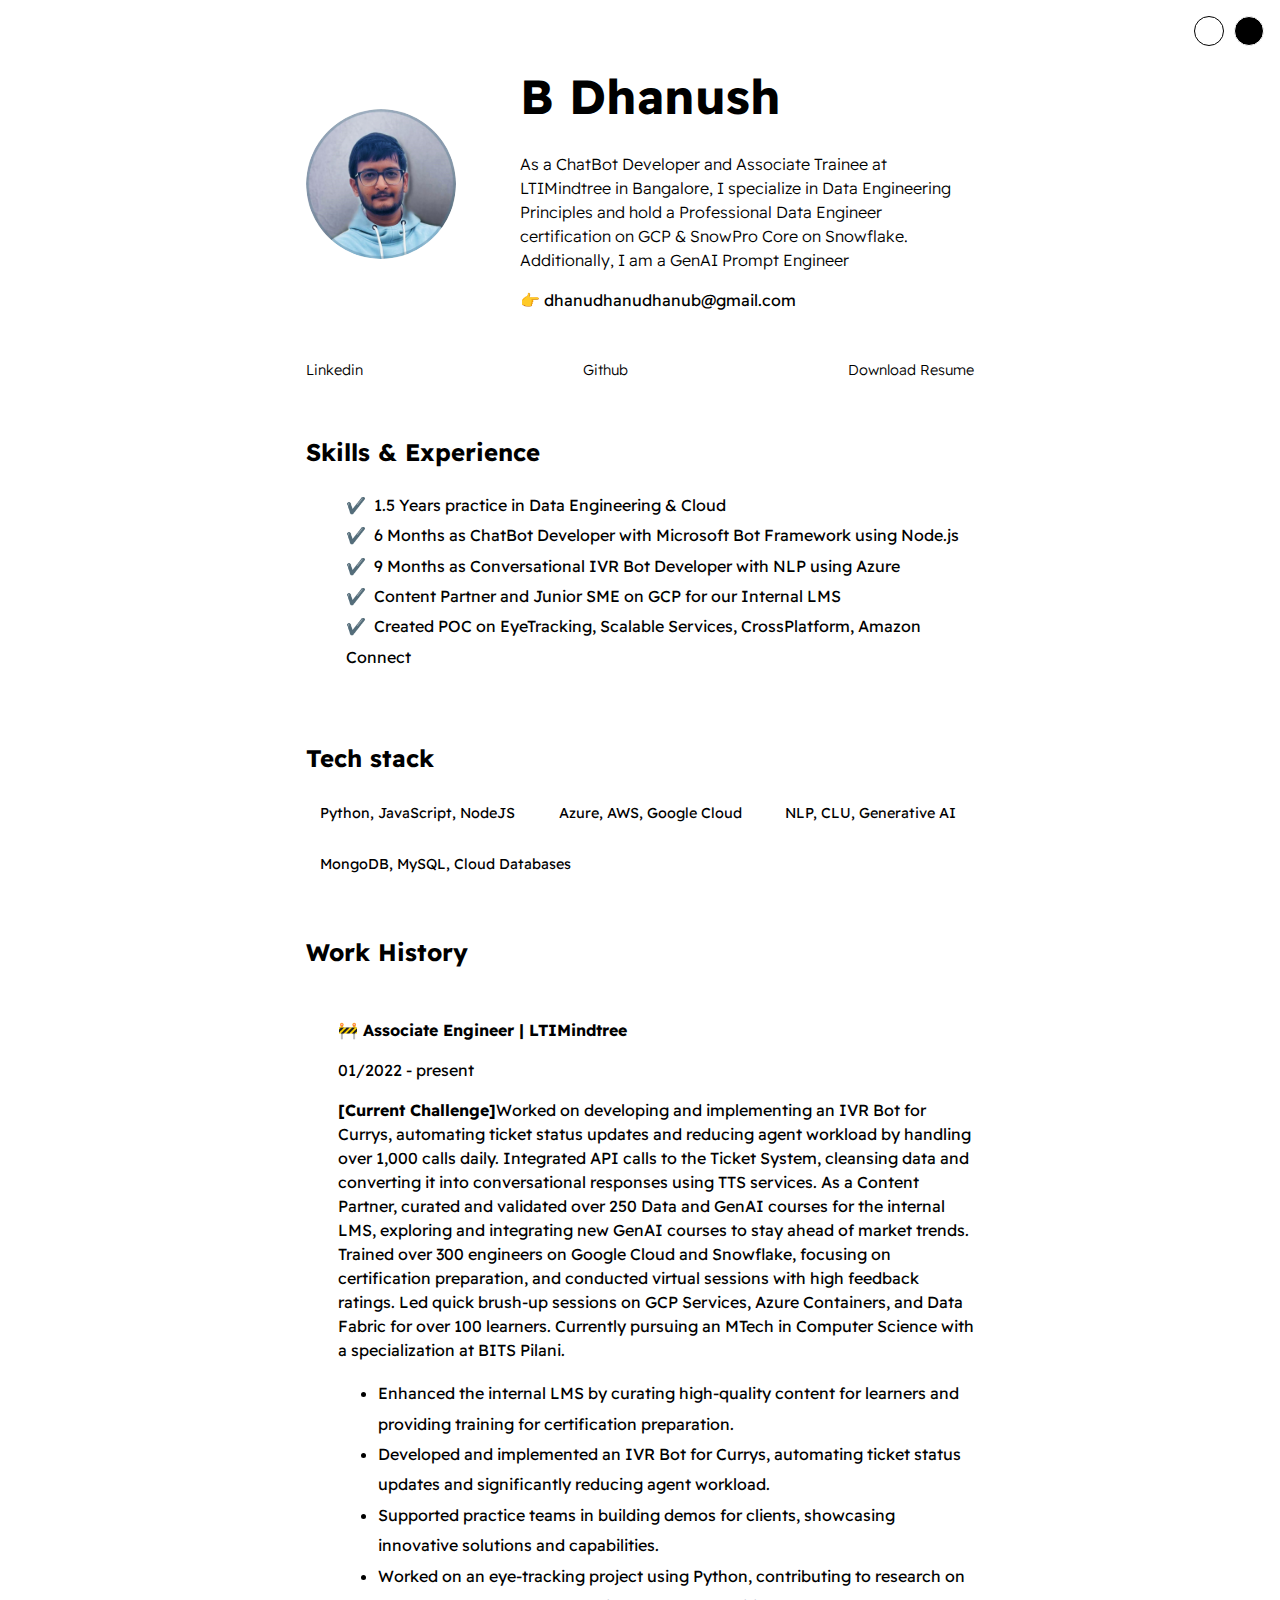
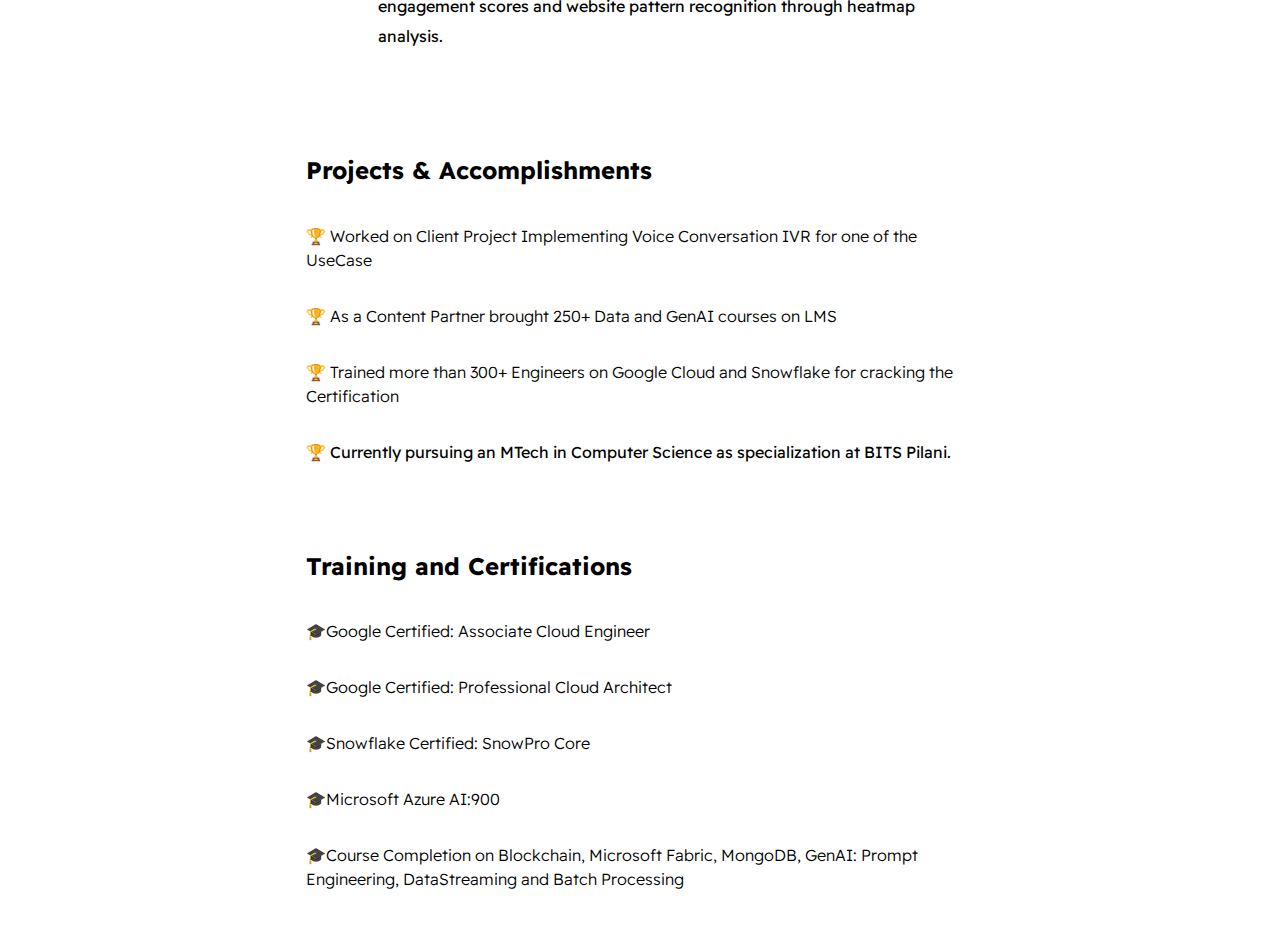
==== index.html @ 3eaf71e2 "Initial Commit" ====
<!DOCTYPE html>
<html>

<head>
    <meta charset="utf-8">
    <meta http-equiv="X-UA-Compatible" content="IE=edge">
    <title>B Dhanush</title>
    <meta name="description" content="">
    <meta name="viewport" content="width=device-width, initial-scale=1">
    <link rel="stylesheet" href="./styles/main.css">
    <link rel="stylesheet" href="./styles/theme-switcher.css">

    <style>
        ul.custom-list {
            list-style-type: none;
        }

        ul.custom-list li::before {
            content: "✔️";
            margin-right: 8px;
            /* Adjust spacing as needed */
        }
    </style>

</head>

<body>
    <div id="container--main">

        <section id="wrapper--hero" class="section--page">
            <img id="profile-pic" src="./assets/images/ProfilePic.jpg">

            <div>
                <h1 id="user-name">B Dhanush</h1>
                <p id="bio">As a ChatBot Developer and Associate Trainee at LTIMindtree in Bangalore, I specialize in
                    Data Engineering Principles and hold a Professional Data Engineer certification on GCP & SnowPro
                    Core on Snowflake. Additionally, I am a GenAI Prompt Engineer</p>
                <p id="email">👉 dhanudhanudhanub@gmail.com</p>
            </div>
        </section>

        <section class="section--page">

            <div id="socials--list">
                <a href="https://www.linkedin.com/in/bdhanush/" target="_blank">Linkedin</a>
                <a href="https://github.com/demo-helloworld-1" target="_blank">Github</a>
                <a href="./assets/B Dhanush Profile Slider Plain 20-12-2024.pdf" target="_blank">Download Resume</a>
            </div>
        </section>

        <section class="section--page">
            <h2>Skills & Experience</h2>
            <ul id="qualifications--list" class="custom-list">
                <li>1.5 Years practice in Data Engineering & Cloud</li>
                <li>6 Months as ChatBot Developer with Microsoft Bot Framework using Node.js</li>
                <li>9 Months as Conversational IVR Bot Developer with NLP using Azure</li>
                <li>Content Partner and Junior SME on GCP for our Internal LMS</li>
                <li>Created POC on EyeTracking, Scalable Services, CrossPlatform, Amazon Connect</li>
            </ul>
        </section>

        <section class="section--page">
            <h2>Tech stack</h2>

            <div id="wrapper--techstack__items">
                <div class="card--techstack"><span>Python, JavaScript, NodeJS</span></div>
                <div class="card--techstack"><span>Azure, AWS, Google Cloud</span></div>
                <div class="card--techstack"><span>NLP, CLU, Generative AI</span></div>
                <div class="card--techstack"><span>MongoDB, MySQL, Cloud Databases</span></div>
            </div>
        </section>

        <section id="work-history-wrapper" class="section--page">
            <h2>Work History</h2>

            <div class="card--work-history">
                <strong>🚧 Associate Engineer | LTIMindtree</strong>
                <p>01/2022 - present</p>
                <p><strong>[Current Challenge]</strong>Worked on developing and implementing an IVR Bot for Currys,
                    automating ticket status updates and reducing agent workload by handling over 1,000 calls daily.
                    Integrated API calls to the Ticket System, cleansing data and converting it into conversational
                    responses using TTS services. As a Content Partner, curated and validated over 250 Data and GenAI
                    courses for the internal LMS, exploring and integrating new GenAI courses to stay ahead of market
                    trends. Trained over 300 engineers on Google Cloud and Snowflake, focusing on certification
                    preparation, and conducted virtual sessions with high feedback ratings. Led quick brush-up sessions
                    on GCP Services, Azure Containers, and Data Fabric for over 100 learners. Currently pursuing an
                    MTech in Computer Science with a specialization at BITS Pilani.</a></p>
                <ul>
                    <li>Enhanced the internal LMS by curating high-quality content for learners and providing training
                        for certification preparation.</li>
                    <li>Developed and implemented an IVR Bot for Currys, automating ticket status updates and
                        significantly reducing agent workload.</li>
                    <li>Supported practice teams in building demos for clients, showcasing innovative solutions and
                        capabilities.</li>
                    <li>Worked on an eye-tracking project using Python, contributing to research on engagement scores
                        and website pattern recognition through heatmap analysis.</li>
                </ul>
            </div>
        </section>

        <section class="section--page">
            <h2>Projects & Accomplishments</h2>

            <div class="card--project">
                <a href="project1.html"><span>🏆 </span>Worked on Client Project Implementing Voice Conversation IVR for
                    one of the UseCase</a>
            </div>

            <div class="card--project">
                <a href="project2.html"><span>🏆 </span>As a Content Partner brought 250+ Data and GenAI courses on
                    LMS</a>
            </div>

            <div class="card--project">
                <a href="project3.html"><span>🏆 </span>Trained more than 300+ Engineers on Google Cloud and Snowflake
                    for cracking the Certification</a>
            </div>

            <div class="card--project">
                <span>🏆 </span>Currently pursuing an MTech in Computer Science as specialization at BITS Pilani.
            </div>

        </section>

        <section class="section--page"></section>
        <h2>Training and Certifications</h2>

        <div class="card--project">
            <a href="https://www.credential.net/8ce04015-c4f5-438f-8fb2-926093792478?key=73790c2d0a9ad40a7065c43f235b8a411cd896fab2d79843900e4d368dd25fd6"
                , target="_blank"><span>🎓</span>Google Certified: Associate Cloud Engineer</a>
        </div>

        <div class="card--project">
            <a href="https://google.accredible.com/dd1b062d-147b-4d9e-82cd-ade91721a9d8" ,
                target="_blank"><span>🎓</span>Google Certified: Professional Cloud Architect</a>
        </div>

        <div class="card--project">
            <a href="https://achieve.snowflake.com/9de04501-7712-4a85-82eb-a2447912823e" ,
                target="_blank"><span>🎓</span>Snowflake Certified: SnowPro Core</a>
        </div>

        <div class="card--project">
            <a href="https://learn.microsoft.com/en-us/users/bdhanush-7900/credentials/785e70180df096b7" ,
                target="_blank"><span>🎓</span>Microsoft Azure AI:900</a>
        </div>

        <div class="card--project">
            <a><span>🎓</span>Course Completion on Blockchain, Microsoft Fabric, MongoDB, GenAI: Prompt Engineering,
                DataStreaming and Batch Processing</a>
        </div>

        </section>


    </div>
    <div id="theme-switcher">
        <div class="theme" id="theme-light" data-theme="light"></div>
        <div class="theme" id="theme-dark" data-theme="dark"></div>
    </div>
</body>
<script src="js/theme-switcher.js"></script>

</html>
---- styles/main.css ----
@import url('https://fonts.googleapis.com/css2?family=Readex+Pro:wght@300;400;500;600;700&display=swap');

:root{
    --mainTextColor-light:#000;
    --secondaryTextColor-light:rgb(51 51 51);
    --mainLinkColor-light:#0da2b8;
    --mainBorderColor-light:rgb(218, 218, 218);
    --mainBgColor-light:rgb(249, 250,251);
}

[data-theme="dark"]{
    --mainTextColor:#fff;
    --secondaryTextColor:#adb0b1;
    --mainLinkColor:rgb(30, 190,214);
    --mainBorderColor:#2b3031;
    --mainBgColor:#131415;
}



*{
    font-family: 'Readex Pro';
    line-height: 1.5em;
    box-sizing: border-box;
    color: var(--mainTextColor);
    
}

body{
    background-color: var(--mainBgColor);            
}

p, span, li{
    color: var(--secondaryTextColor);
    font-size: 1em;
}

a{
    text-decoration: none;
    color: var(--mainLinkColor);
    font-weight: 500;
}

li{
    line-height: 1.9em;
}

#container--main{
    max-width: 700px;
    margin: 0 auto;
    padding: 1em;
}

.section--page{
    padding-top: 1em;
    padding-bottom: 1em;
}

#wrapper--hero{
    display: flex;
    align-items: center;
    gap: 4em;
}

#bio, a{
    font-weight: 300;
}

#user-name{
    font-size: 48px;
    line-height: 1em;
}

#profile-pic{
    width: 150px;
    height: 150px;
    object-fit: cover;
    border-radius: 50%;
}

#email{
    color: var(--mainTextColor);
}

#socials--list{
    display: flex;
    justify-content: space-between;
    column-gap: 1em;
    flex-wrap: wrap;
}

#socials--list a{
    font-weight: 300;
    color: var(--secondaryTextColor);
    font-size: 0.9em;
    transition: 0.3s;
}

#socials--list a:hover{
    font-weight: 100;
    color: var(--mainLinkColor);
    font-size: 0.9em;
}

#qualifications--list{
    list-style: none;
}

#wrapper--techstack__items{
    display: flex;
    flex-wrap: wrap;
    gap: 1em;
    font-size: 0.9em;
}

.card--techstack{
    border: 1px solid var(--mainBorderColor);
    border-radius: 5px;
    padding: 0.5em 1em;
    align-items: center;
}

.card--project{
    padding-top: 1em;
    padding-bottom: 1em;
    border-top: 1px solid var(--mainBorderColor);
}

.card--project a{
    color: var(--mainTextColor);

    transition: 0.3s;
}

.card--project a:hover{
    color: rgb(30, 190,214);

}

.card--work-history{
    border-left: 1px solid var(--mainBorderColor);
    margin-top: 3em;
    margin-bottom: 3em;
    padding-left: 2em;
}

.line-break{
    background-color: var(--mainBorderColor);
    height: 1px;
}


@media(max-width:600px){

    .section--page{
        padding-top: 1em;
        padding-bottom: 1em;
        margin-top: 3em;
    }

    #wrapper--hero{
        display: flex;
        align-items: center;
        gap: 1em;
    }

    #profile-pic{
        width: 200px;
        height: 200px;
    }

    #wrapper--hero{
        flex-direction: column;
    }

    .card--work-history{
        border-left: none;
        padding-left: 0;
    }
}
---- styles/theme-switcher.css ----
#theme-switcher{
    position: fixed;
    right:1em;
    top: 1em;
    display: flex;
    gap: 10px;
    cursor: pointer;
}

.theme{
    height: 30px;
    width: 30px;
    border-radius: 50%;
    transition: 0.3s;
    border: 1px solid;
}

.theme:hover{
    height: 33px;
    width: 33px;
}

#theme-dark{
    background-color: #000;
    /* border-color: #fff; */
}

#theme-light{
    background-color: #fff;
    /* border-color: #000; */
}

#theme-1{
    background-color: #999ECD;
}

#theme-2{
    background-color: #73B5DE;
}

#theme-3{
    background-color: #AD7EAD;
}
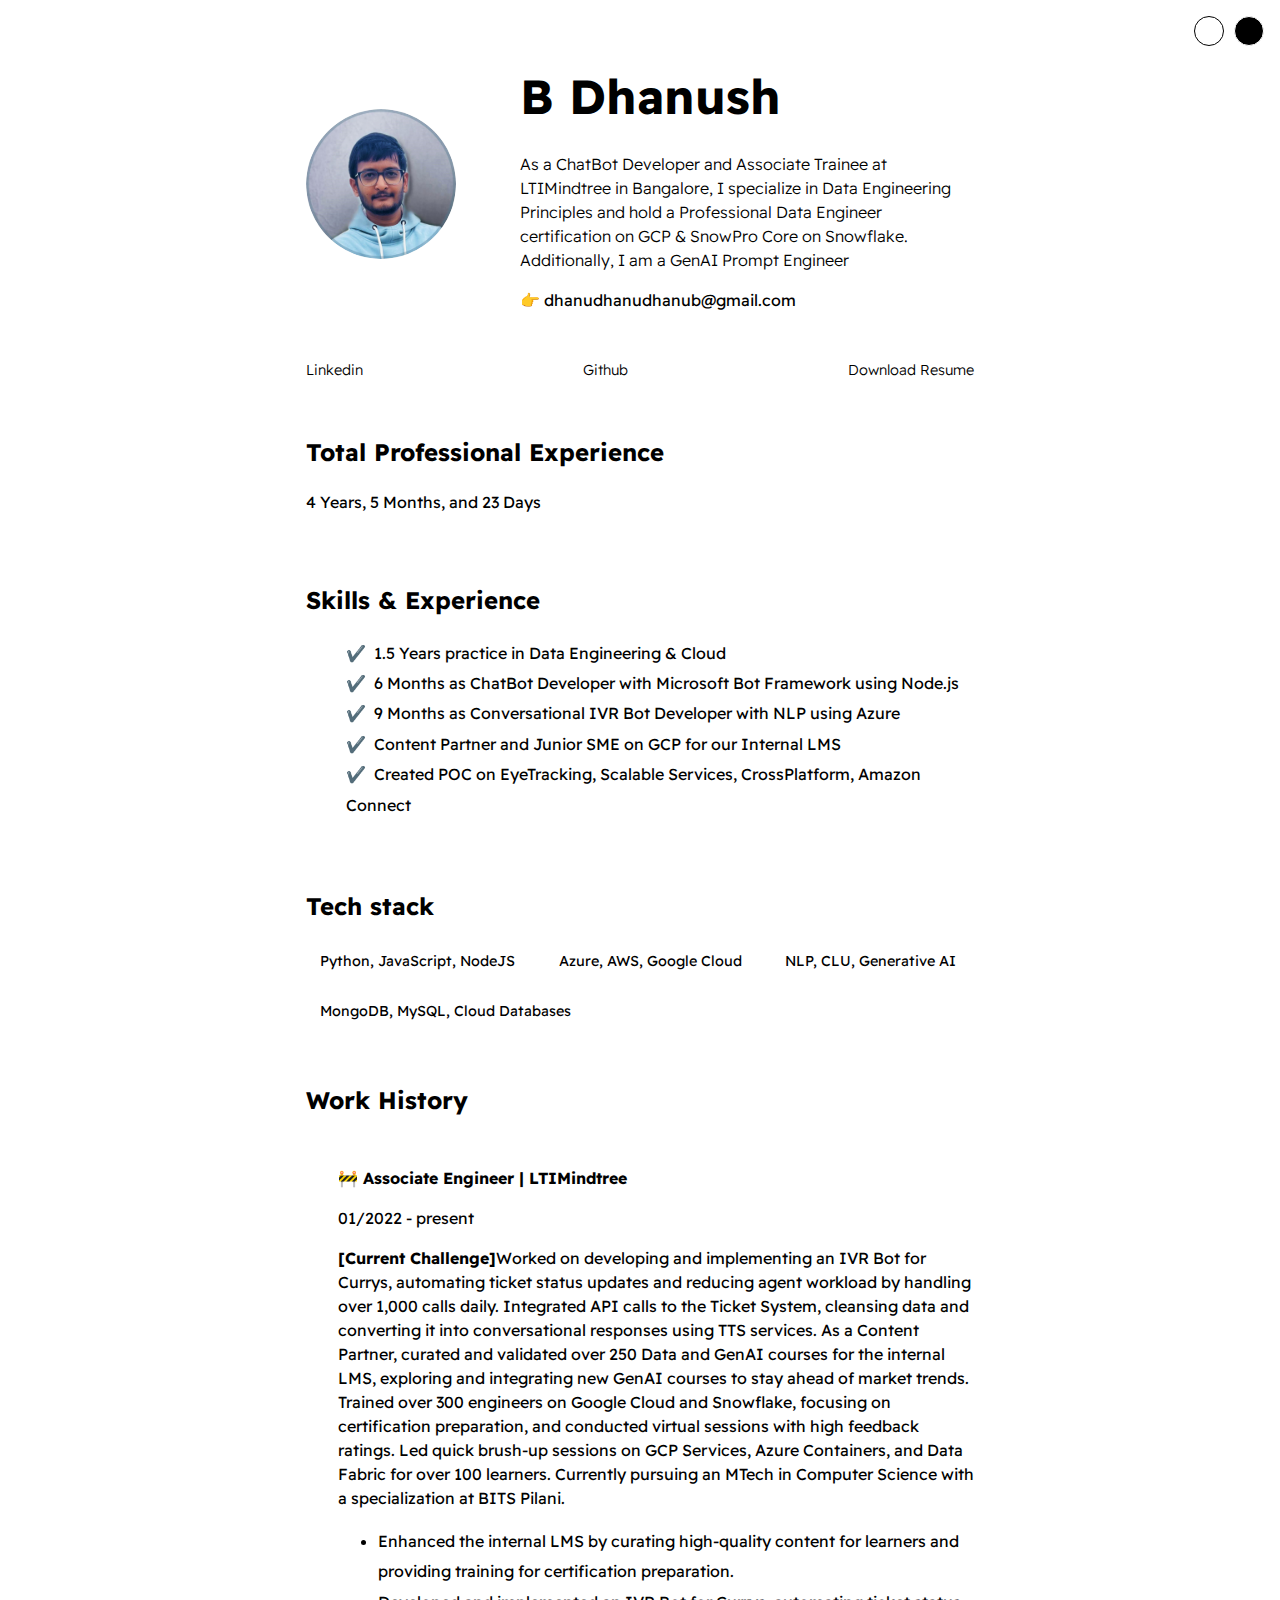
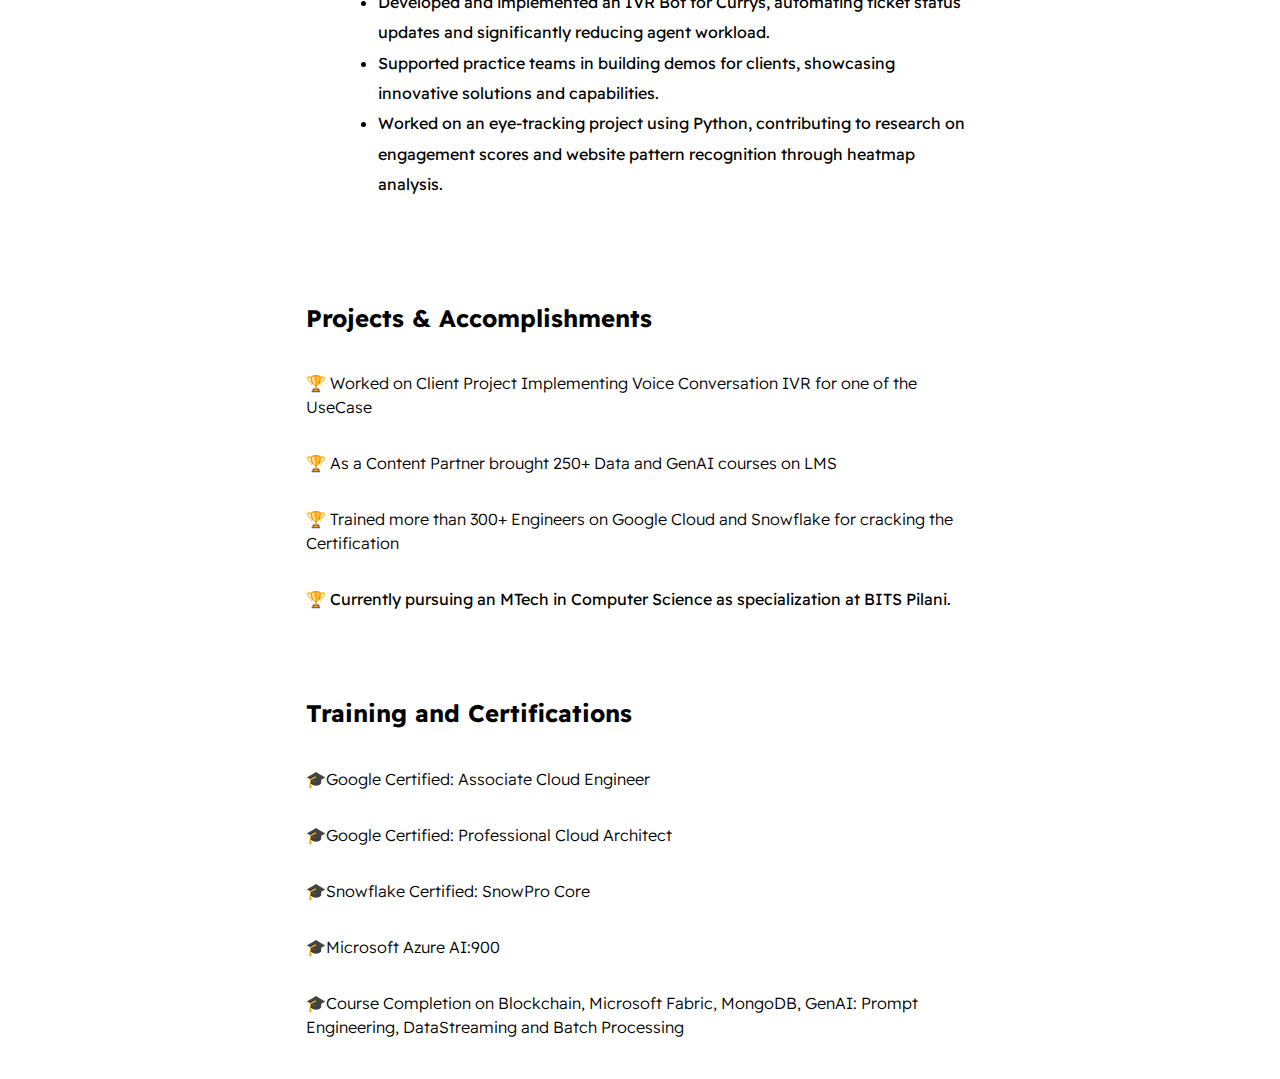
==== commit a7f27c87: "Included Experience" ====
--- a/index.html
+++ b/index.html
@@ -48,6 +48,12 @@
             </div>
         </section>
 
+        <section class="section--page">
+            <h2>Total Professional Experience</h2>
+            <p id="experience"></p>
+        </section>
+        <script src="js/experience.js"></script>
+        
         <section class="section--page">
             <h2>Skills & Experience</h2>
             <ul id="qualifications--list" class="custom-list">
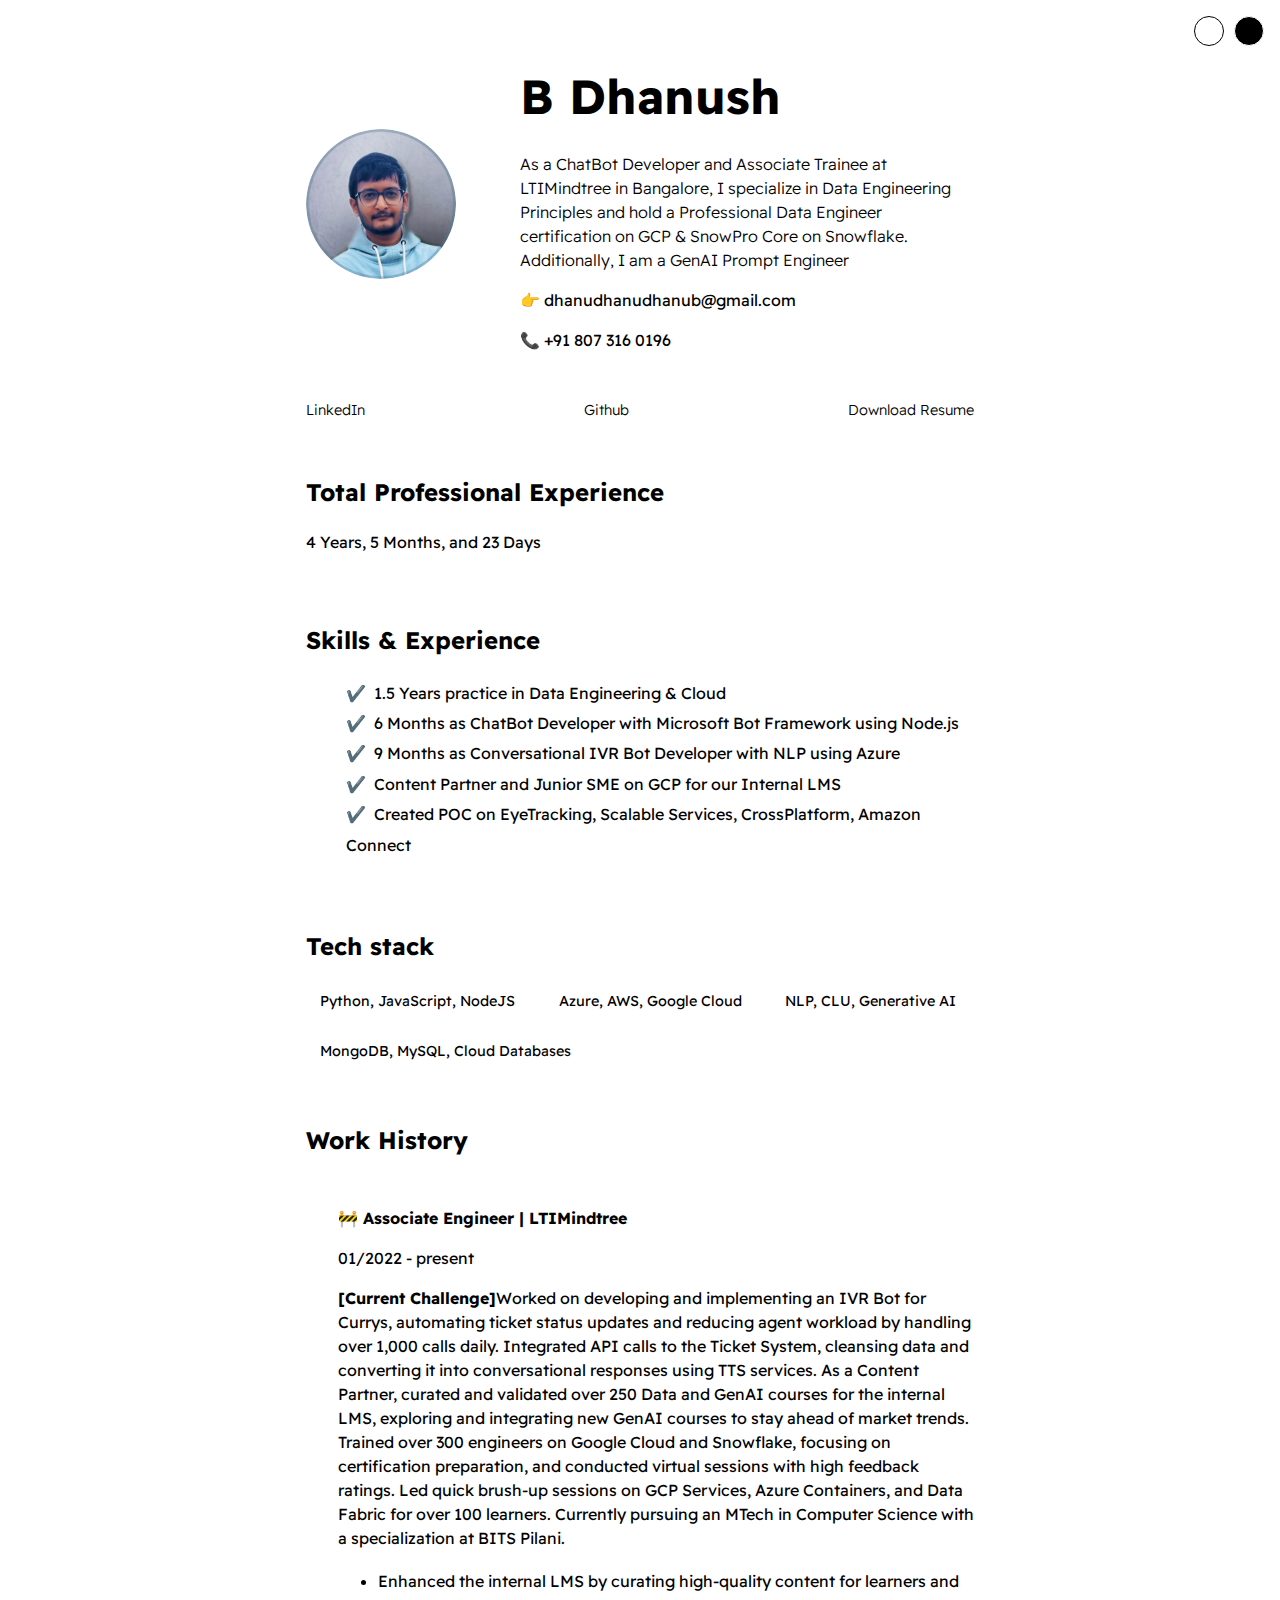
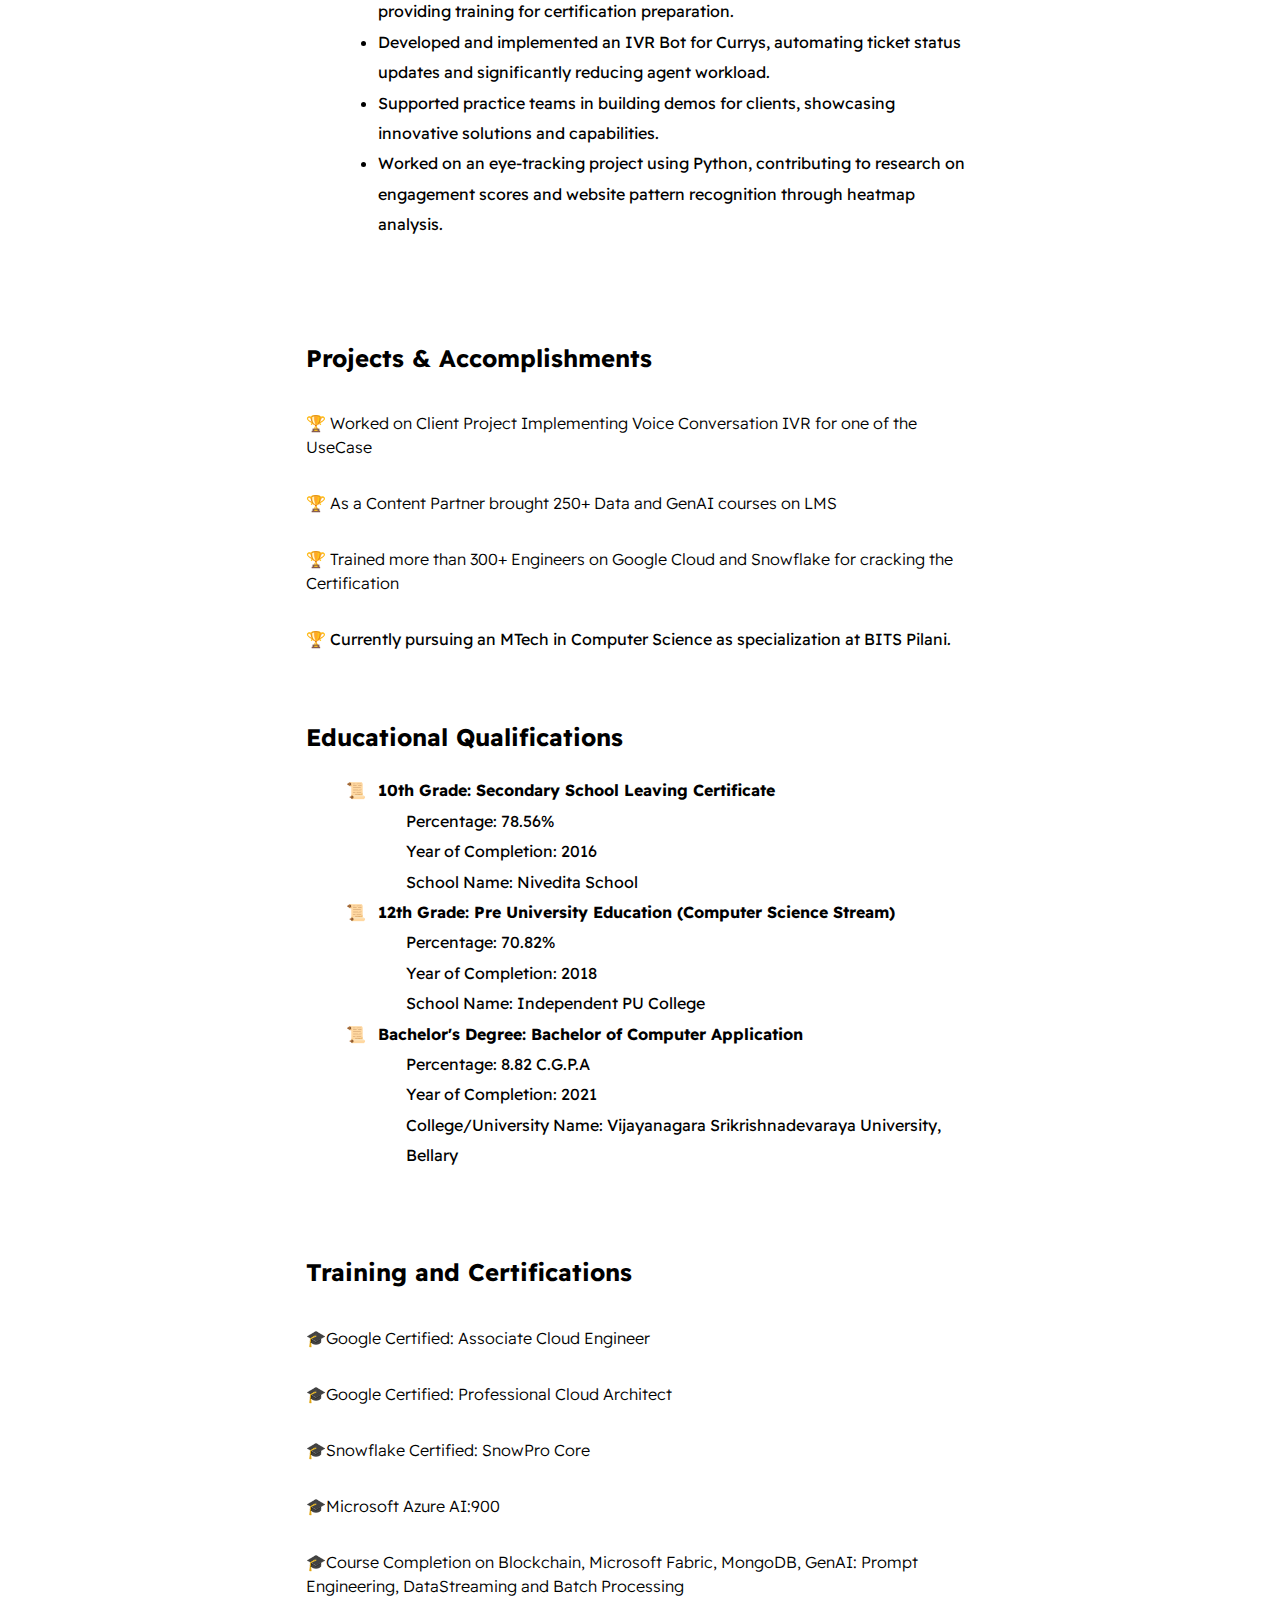
==== commit 555167f9: "Included Education Qualifications" ====
--- a/index.html
+++ b/index.html
@@ -9,18 +9,6 @@
     <meta name="viewport" content="width=device-width, initial-scale=1">
     <link rel="stylesheet" href="./styles/main.css">
     <link rel="stylesheet" href="./styles/theme-switcher.css">
-
-    <style>
-        ul.custom-list {
-            list-style-type: none;
-        }
-
-        ul.custom-list li::before {
-            content: "✔️";
-            margin-right: 8px;
-            /* Adjust spacing as needed */
-        }
-    </style>
 
 </head>
 
@@ -36,13 +24,14 @@
                     Data Engineering Principles and hold a Professional Data Engineer certification on GCP & SnowPro
                     Core on Snowflake. Additionally, I am a GenAI Prompt Engineer</p>
                 <p id="email">👉 dhanudhanudhanub@gmail.com</p>
+                <p id="email">&#x1F4DE; +91 807 316 0196</p>
             </div>
         </section>
 
         <section class="section--page">
 
             <div id="socials--list">
-                <a href="https://www.linkedin.com/in/bdhanush/" target="_blank">Linkedin</a>
+                <a href="https://www.linkedin.com/in/bdhanush/" target="_blank">LinkedIn</a>
                 <a href="https://github.com/demo-helloworld-1" target="_blank">Github</a>
                 <a href="./assets/B Dhanush Profile Slider Plain 20-12-2024.pdf" target="_blank">Download Resume</a>
             </div>
@@ -128,6 +117,37 @@
 
         </section>
 
+        <section class="section--page">
+            <h2>Educational Qualifications</h2>
+            <ul id="qualifications--list" class="custom-list-2">
+                <li class="qualification-item">
+                    <strong>10th Grade: Secondary School Leaving Certificate</strong>
+                    <ul class="details-list">
+                        <li>Percentage: 78.56%</li>
+                        <li>Year of Completion: 2016</li>
+                        <li>School Name: Nivedita School</li>
+                    </ul>
+                </li>
+                <li class="qualification-item">
+                    <strong>12th Grade: Pre University Education (Computer Science Stream)</strong>
+                    <ul class="details-list">
+                        <li>Percentage: 70.82%</li>
+                        <li>Year of Completion: 2018</li>
+                        <li>School Name: Independent PU College</li>
+                    </ul>
+                </li>
+                <li class="qualification-item">
+                    <strong>Bachelor's Degree: Bachelor of Computer Application</strong>
+                    <ul class="details-list">
+                        <li>Percentage: 8.82 C.G.P.A</li>
+                        <li>Year of Completion: 2021</li>
+                        <li>College/University Name: Vijayanagara Srikrishnadevaraya University, Bellary</li>
+                    </ul>
+                </li>
+            </ul>
+        </section>
+        
+
         <section class="section--page"></section>
         <h2>Training and Certifications</h2>
 
--- a/styles/main.css
+++ b/styles/main.css
@@ -56,6 +56,37 @@
     padding-bottom: 1em;
 }
 
+.custom-list {
+    list-style-type: none;
+}
+
+.custom-list li::before {
+    content: "✔️";
+    margin-right: 8px;
+    /* Adjust spacing as needed */
+}
+
+.custom-list-2 {
+    list-style-type: none;
+}
+
+.custom-list-2 > li::before {
+    content: "📜";
+    margin-right: 8px;
+    /* Adjust spacing as needed */
+}
+
+/* New specific styles for details-list */
+.details-list {
+    list-style-type: none; /* Ensure nested lists have no bullets */
+    margin-left: 20px; /* Adjust the margin to align with your layout */
+}
+
+.custom-list-2 > li > ul.details-list > li::before {
+    content: none; /* Remove any bullets/icons for nested list items */
+}
+
+
 #wrapper--hero{
     display: flex;
     align-items: center;
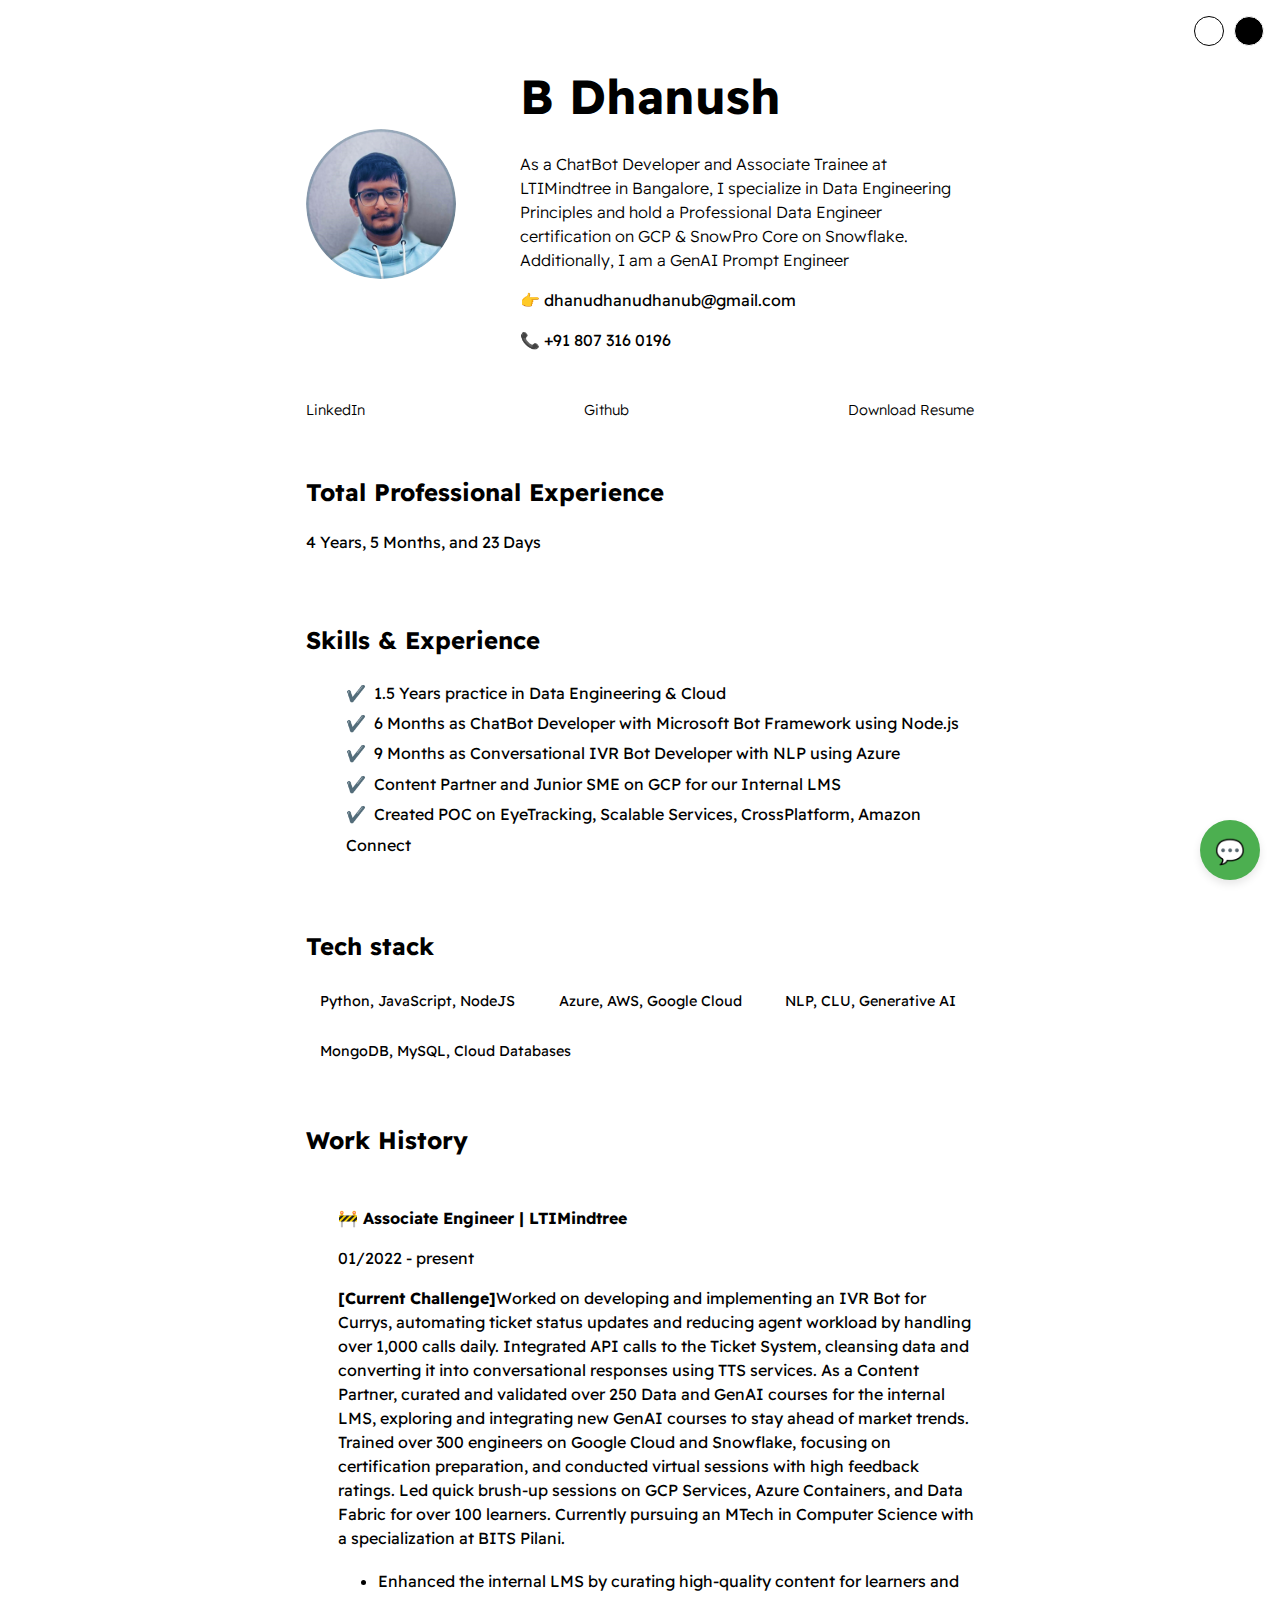
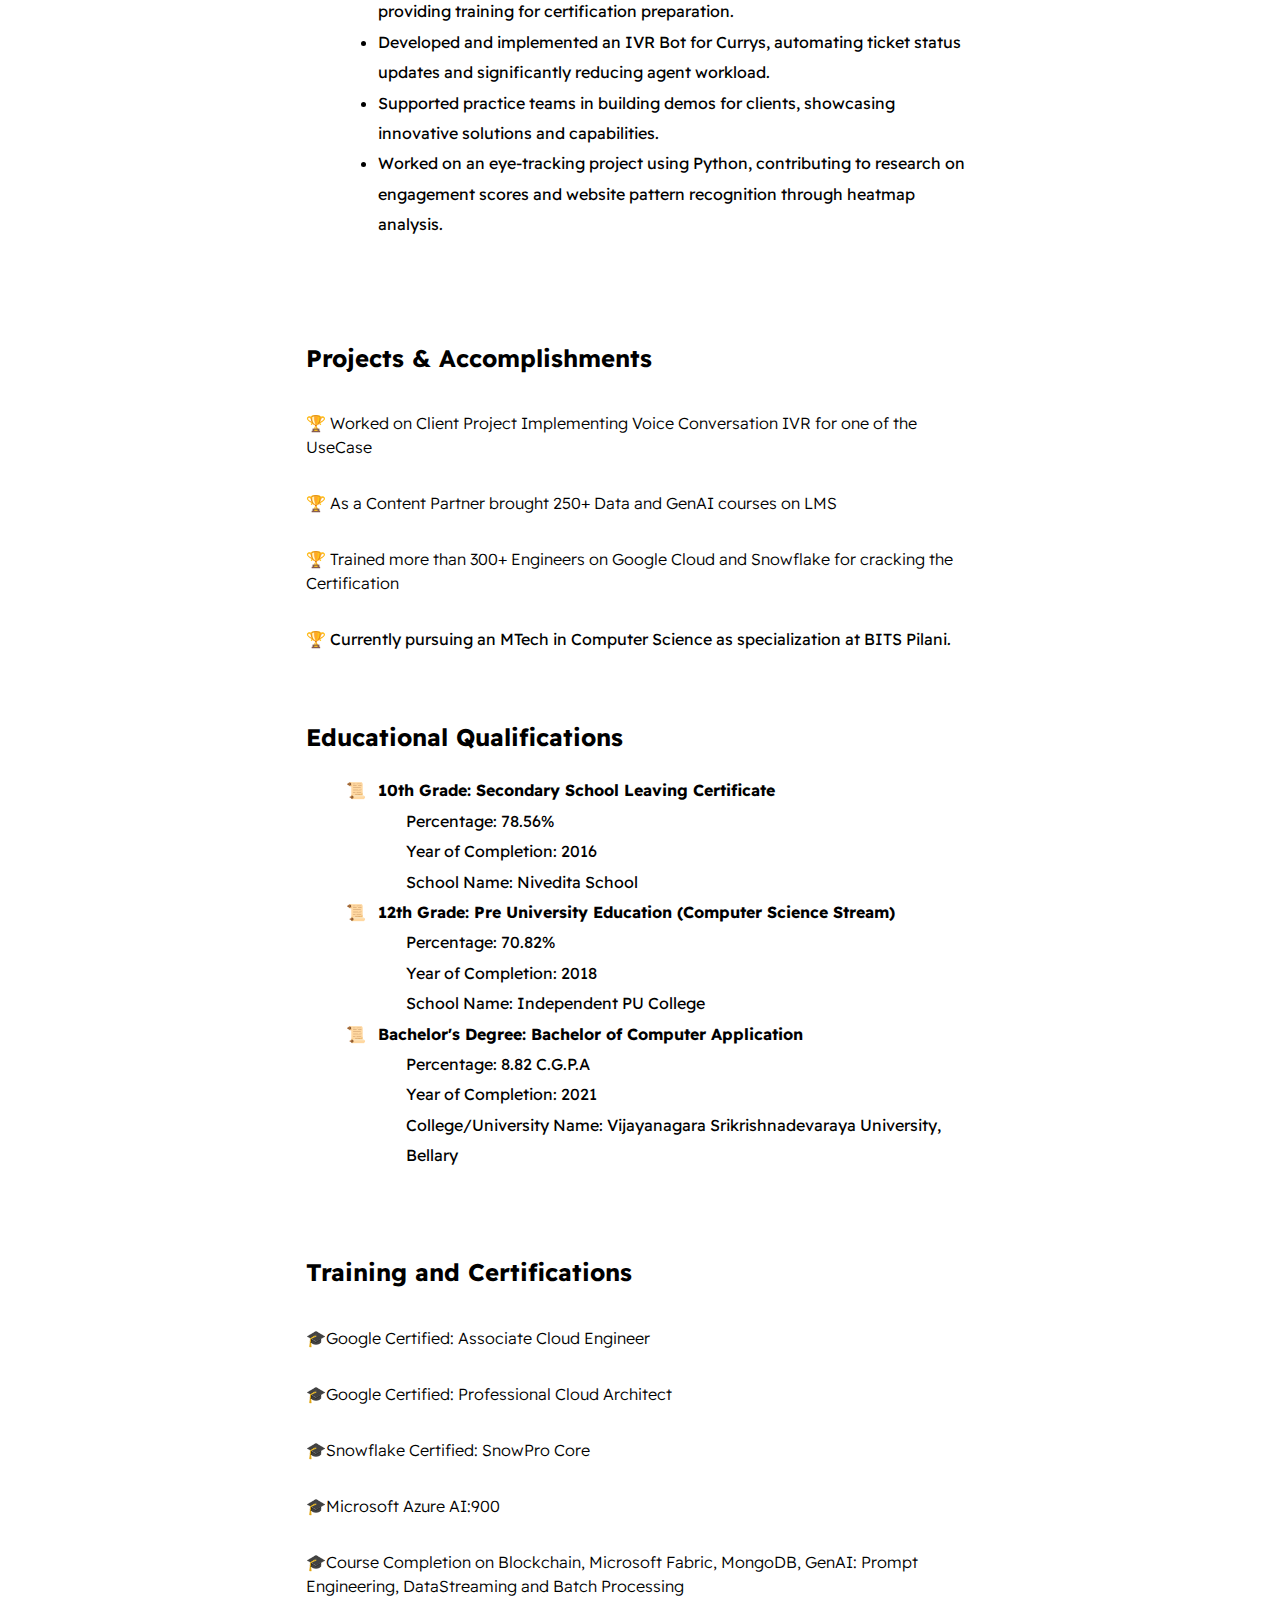
==== commit 76a15d45: "Included the Chatbot" ====
--- a/index.html
+++ b/index.html
@@ -9,6 +9,8 @@
     <meta name="viewport" content="width=device-width, initial-scale=1">
     <link rel="stylesheet" href="./styles/main.css">
     <link rel="stylesheet" href="./styles/theme-switcher.css">
+    
+    
 
 </head>
 
@@ -177,6 +179,7 @@
         </div>
 
         </section>
+        
 
 
     </div>
@@ -184,6 +187,21 @@
         <div class="theme" id="theme-light" data-theme="light"></div>
         <div class="theme" id="theme-dark" data-theme="dark"></div>
     </div>
+
+    <!-- Floating Chatbot Button -->
+<button id="chatbot-button">💬</button>
+
+<!-- Chatbot Container -->
+<div class="chatbot-container" id="chatbot-container">
+    <div class="chatbot-header">
+        Personal Portfolio Bot
+    </div>
+    <iframe src='https://webchat.botframework.com/embed/PersonalPortfolioBot?s=5EiM1nbpTWH0Mnk7MIaGWdFFMNbFNsCbHIaYbRcubOFir0ZxZHh1JQQJ99BCACL93NaAArohAAABAZBS2WU4.BIyWem37QkxaHsPqpszq5ZXiAlHKWnS45kZp7JpAH4IwKaJk1o9uJQQJ99BCACL93NaAArohAAABAZBS28Dv' title="Personal Portfolio Bot"></iframe>
+    <button class="close-button" onclick="toggleChatbot()">Close</button>
+</div>
+<script src="js/chatbot.js"></script>
+
+
 </body>
 <script src="js/theme-switcher.js"></script>
 
--- a/styles/main.css
+++ b/styles/main.css
@@ -209,3 +209,66 @@
         padding-left: 0;
     }
 }
+
+/* Floating button styles */
+#chatbot-button {
+    position: fixed;
+    bottom: 20px;
+    right: 20px;
+    width: 60px;
+    height: 60px;
+    background-color: #4CAF50;
+    color: #ffffff;
+    border: none;
+    border-radius: 50%;
+    box-shadow: 0 4px 8px rgba(0, 0, 0, 0.1);
+    cursor: pointer;
+    font-size: 24px;
+    text-align: center;
+    line-height: 60px;
+    z-index: 1000;
+}
+
+/* Chatbot container styles */
+.chatbot-container {
+    position: fixed;
+    bottom: 80px;
+    right: 20px;
+    width: 100%;
+    max-width: 400px;
+    height: 500px;
+    border: 2px solid #4CAF50;
+    border-radius: 10px;
+    background-color: #ffffff;
+    box-shadow: 0 4px 8px rgba(0, 0, 0, 0.1);
+    overflow: hidden;
+    display: none;
+    z-index: 1000;
+}
+
+.chatbot-header {
+    background-color: #4CAF50;
+    color: #ffffff;
+    padding: 10px;
+    text-align: center;
+    font-size: 1.2em;
+    border-bottom: 2px solid #388E3C;
+}
+
+iframe {
+    width: 100%;
+    height: calc(100% - 40px);
+    border: none;
+}
+
+.close-button {
+    position: absolute;
+    bottom: 10px;
+    right: 10px;
+    background-color: #4CAF50;
+    color: #ffffff;
+    border: none;
+    border-radius: 5px;
+    padding: 5px 10px;
+    cursor: pointer;
+}
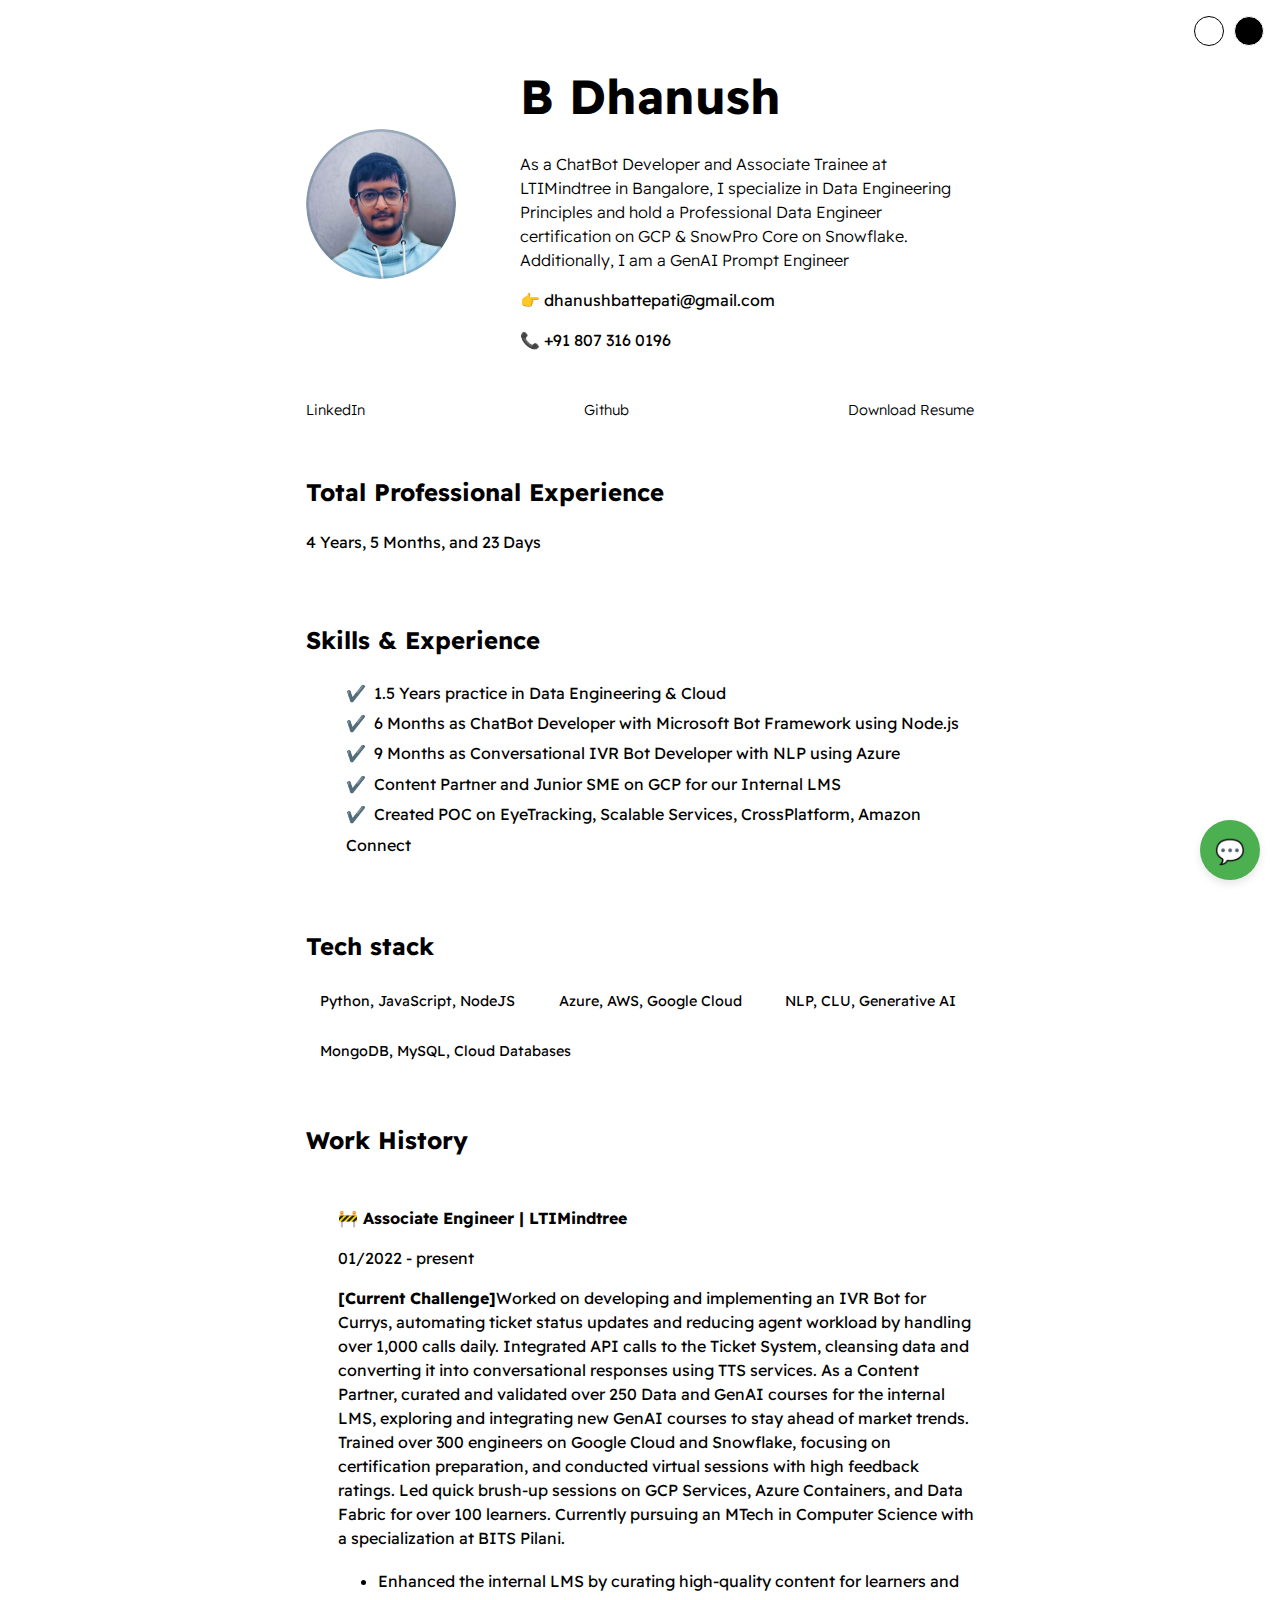
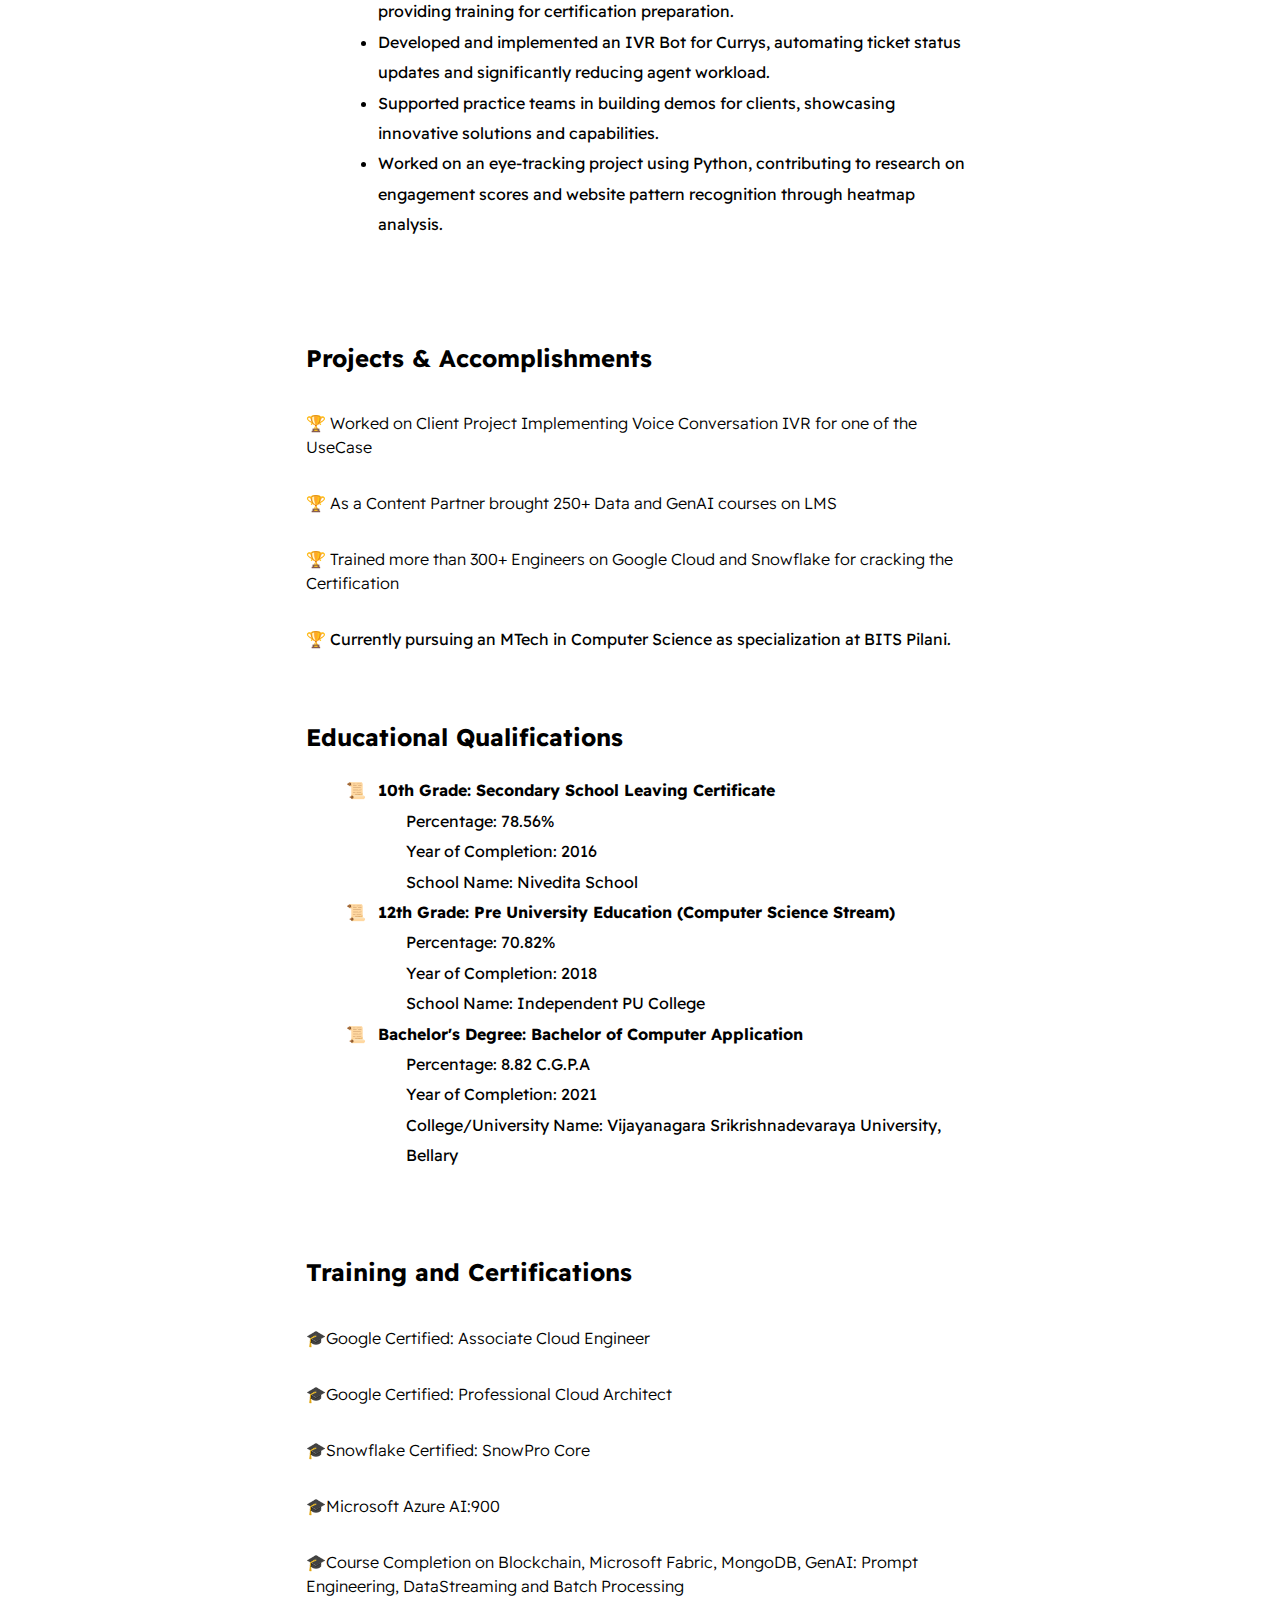
==== commit c1bf69b5: "Changed Email ID" ====
--- a/index.html
+++ b/index.html
@@ -25,7 +25,7 @@
                 <p id="bio">As a ChatBot Developer and Associate Trainee at LTIMindtree in Bangalore, I specialize in
                     Data Engineering Principles and hold a Professional Data Engineer certification on GCP & SnowPro
                     Core on Snowflake. Additionally, I am a GenAI Prompt Engineer</p>
-                <p id="email">👉 dhanudhanudhanub@gmail.com</p>
+                <p id="email">👉 dhanushbattepati@gmail.com</p>
                 <p id="email">&#x1F4DE; +91 807 316 0196</p>
             </div>
         </section>
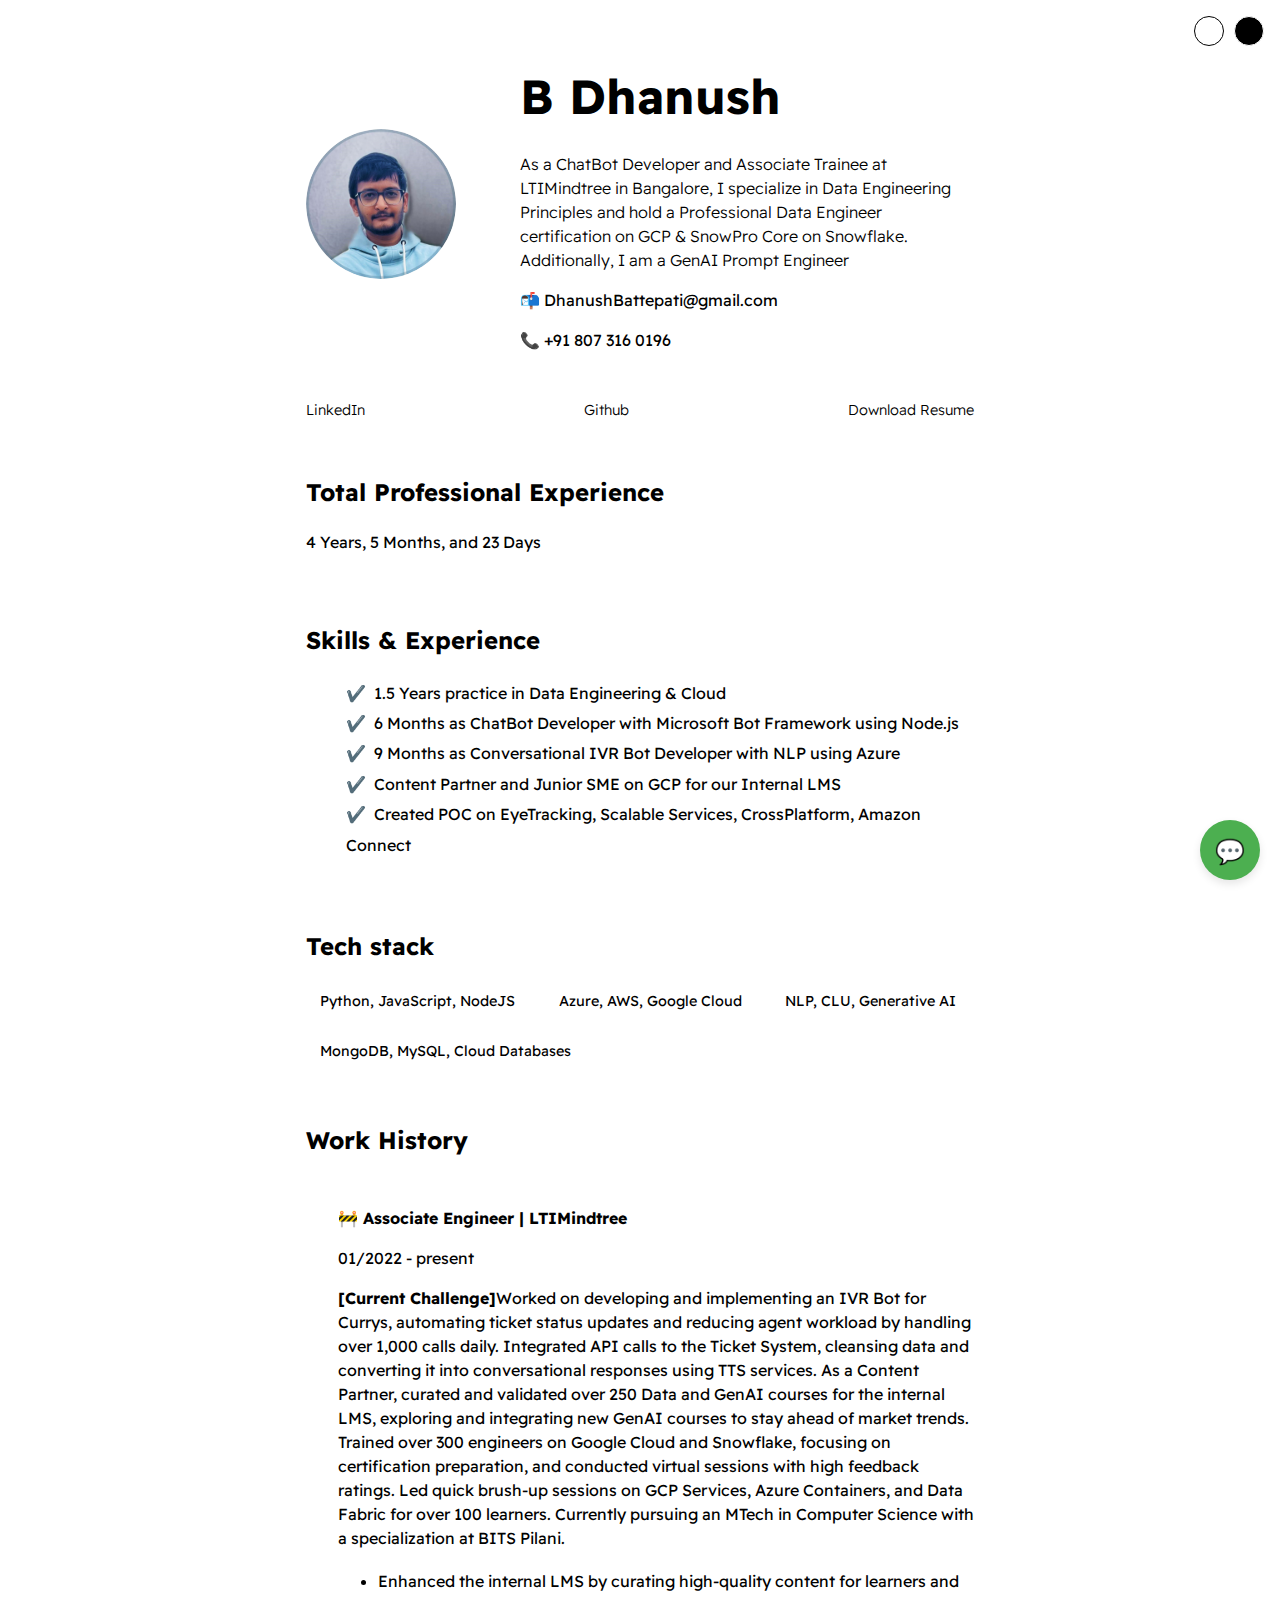
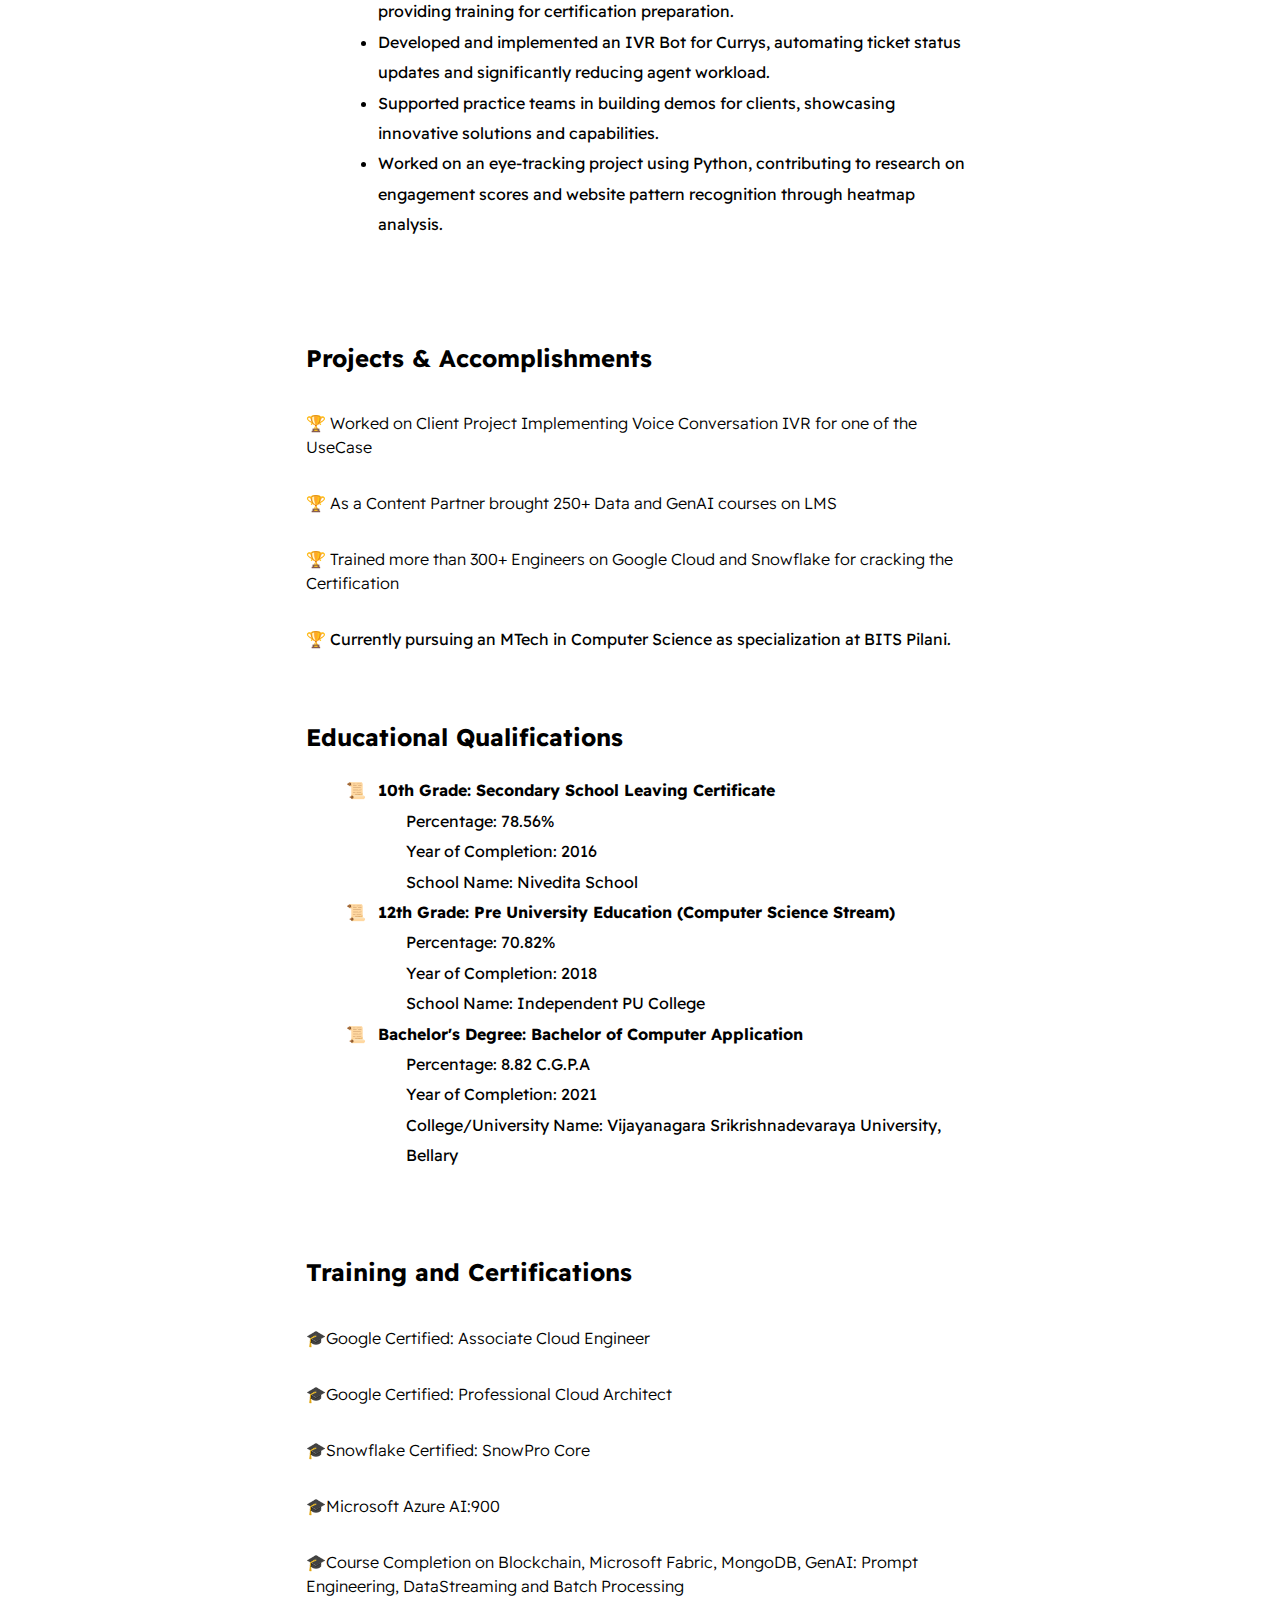
==== commit 4a780b19: "Updated the Resume" ====
--- a/index.html
+++ b/index.html
@@ -25,8 +25,8 @@
                 <p id="bio">As a ChatBot Developer and Associate Trainee at LTIMindtree in Bangalore, I specialize in
                     Data Engineering Principles and hold a Professional Data Engineer certification on GCP & SnowPro
                     Core on Snowflake. Additionally, I am a GenAI Prompt Engineer</p>
-                <p id="email">👉 dhanushbattepati@gmail.com</p>
-                <p id="email">&#x1F4DE; +91 807 316 0196</p>
+                <p id="email"> &#128236; DhanushBattepati@gmail.com</p>
+                <p id="phone-number">&#x1F4DE; +91 807 316 0196</p>
             </div>
         </section>
 
@@ -35,7 +35,7 @@
             <div id="socials--list">
                 <a href="https://www.linkedin.com/in/bdhanush/" target="_blank">LinkedIn</a>
                 <a href="https://github.com/demo-helloworld-1" target="_blank">Github</a>
-                <a href="./assets/B Dhanush Profile Slider Plain 20-12-2024.pdf" target="_blank">Download Resume</a>
+                <a href="./assets/B Dhanush Profile Slider Plain - 17-03-2025.pdf" target="_blank">Download Resume</a>
             </div>
         </section>
 
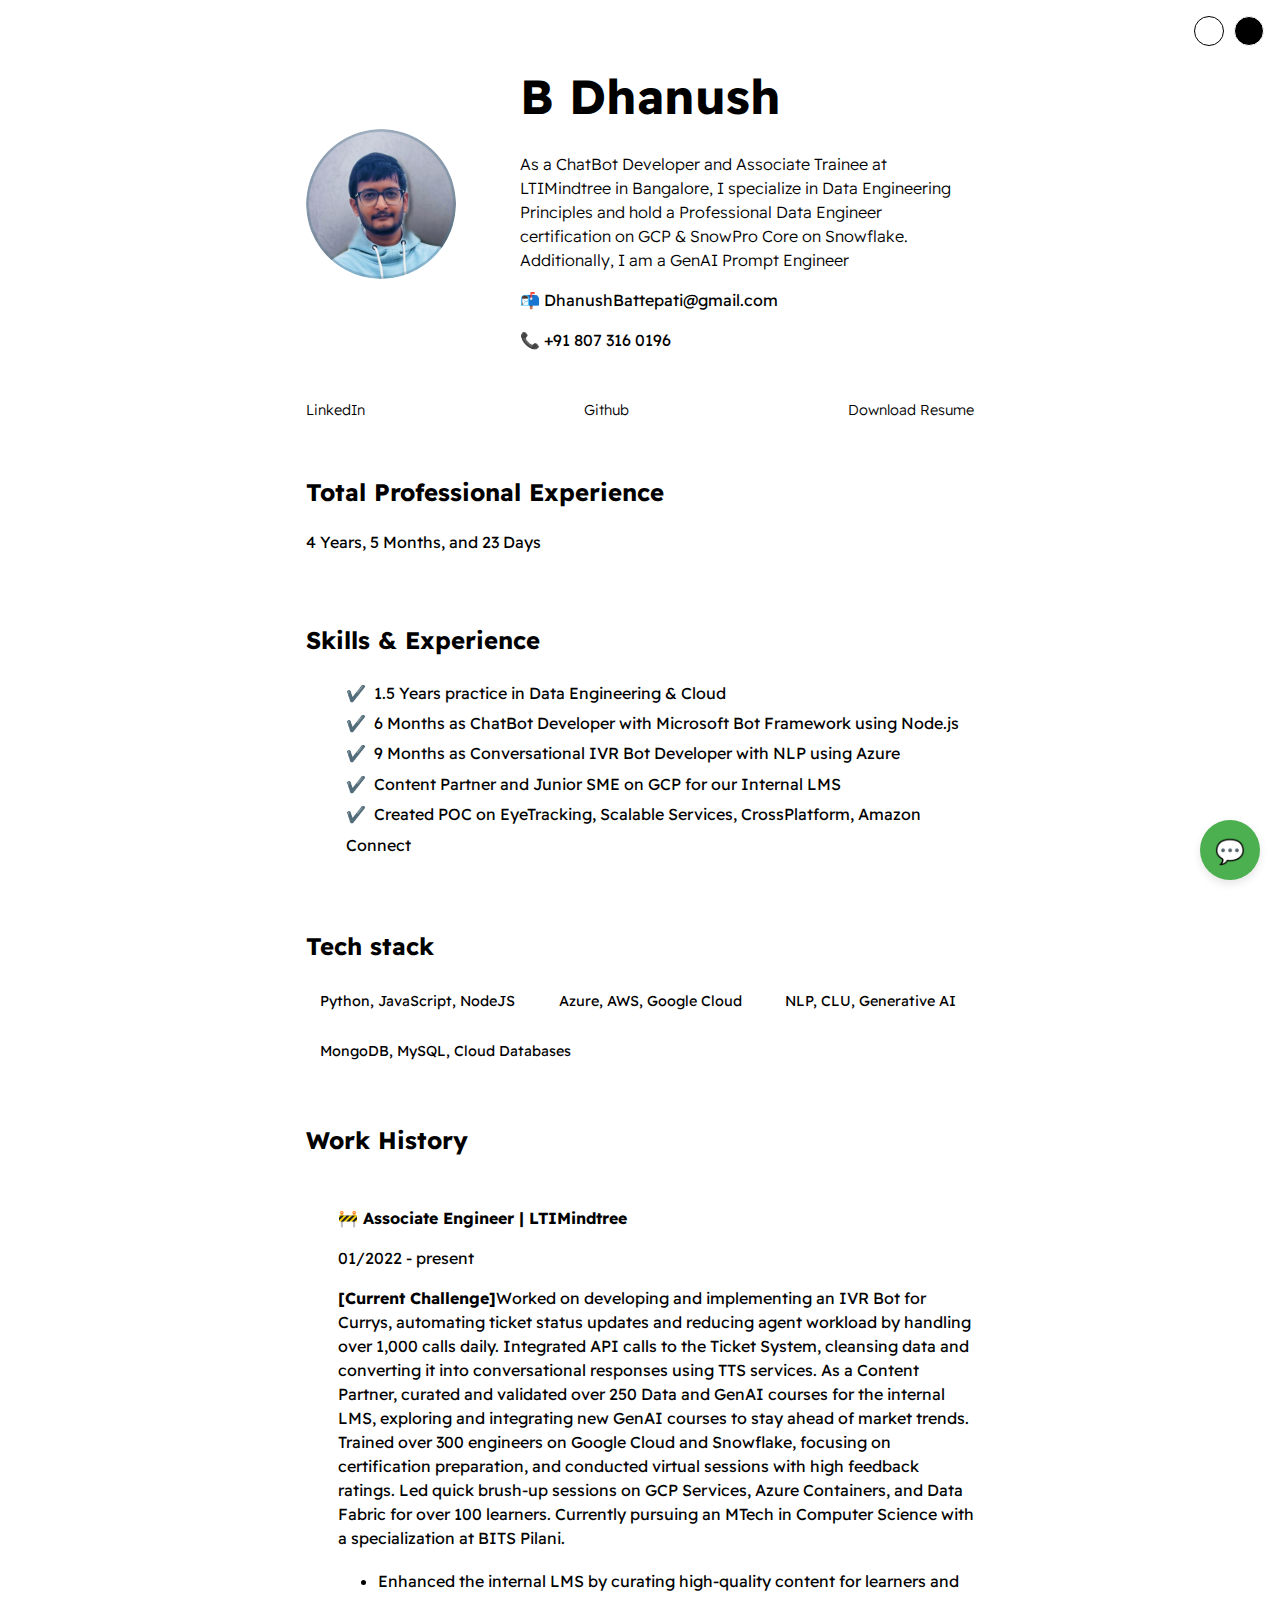
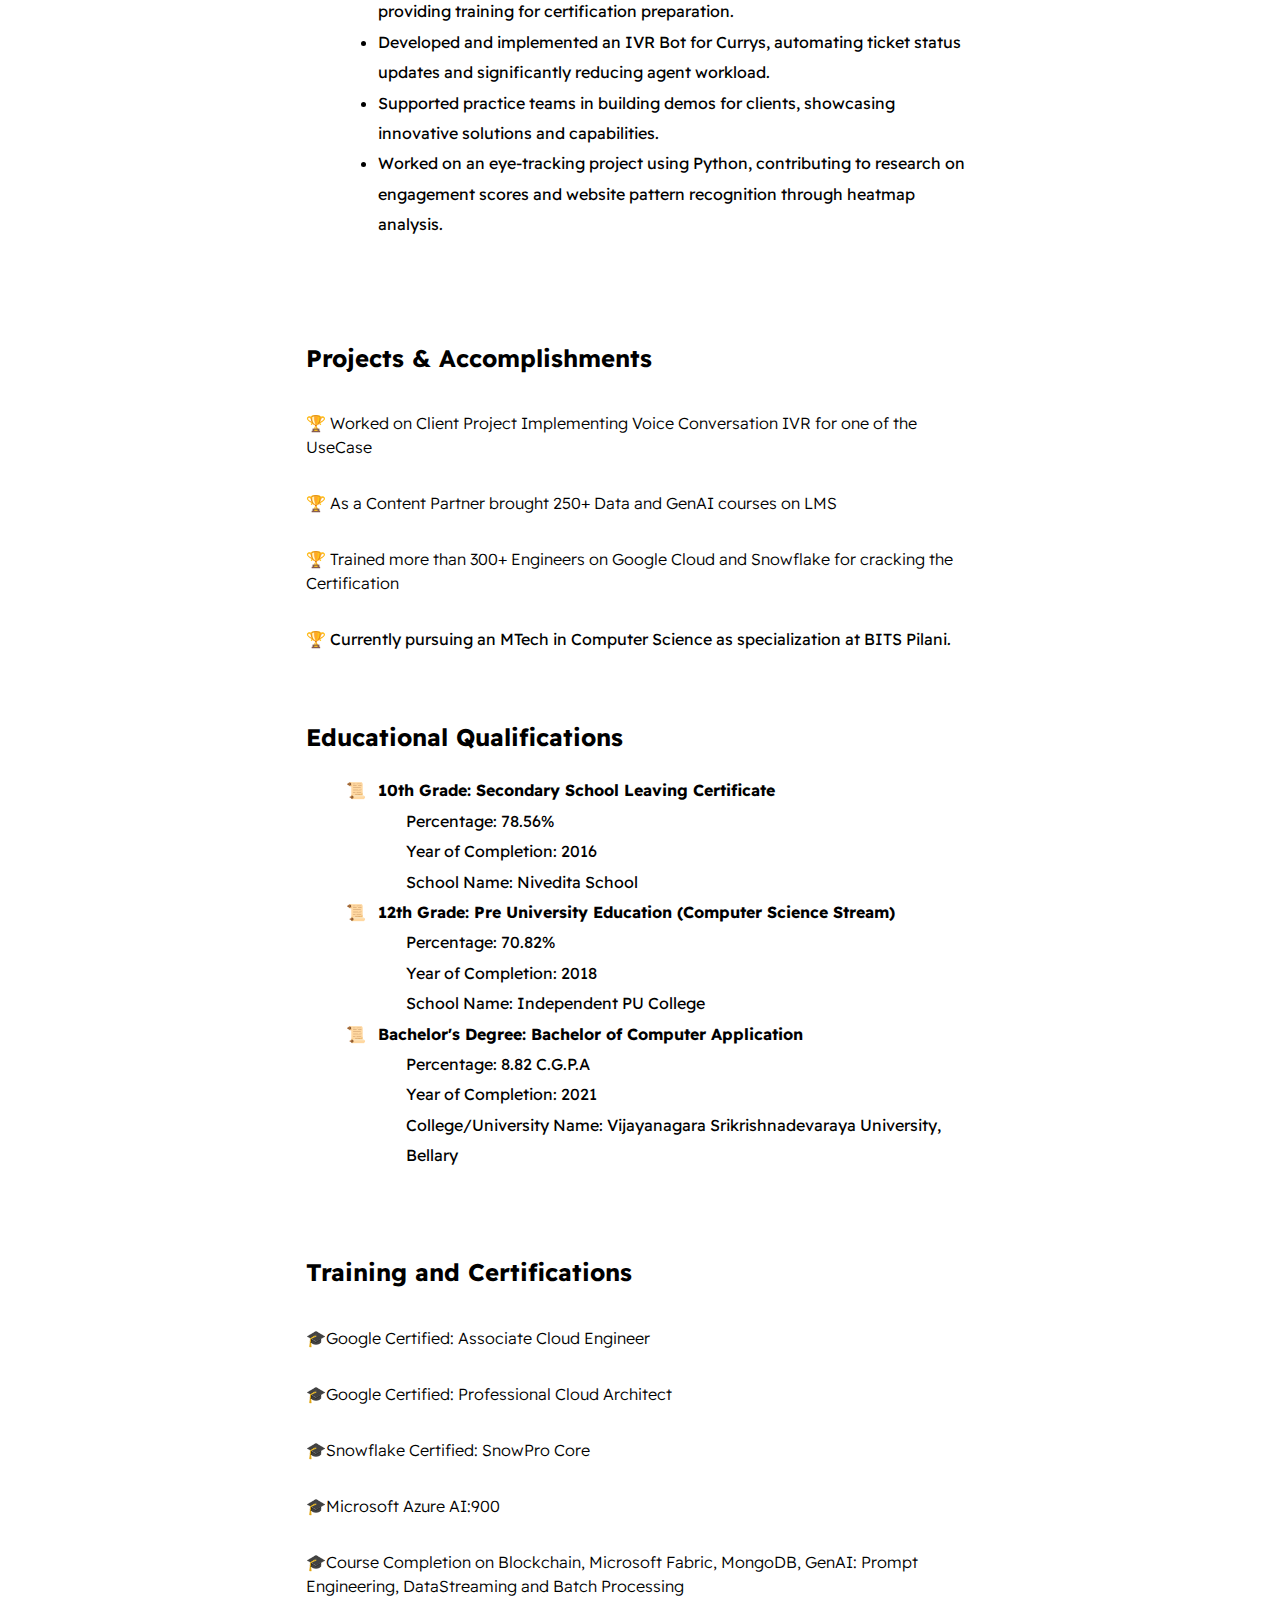
==== commit ee8077e1: "Icon fix" ====
--- a/index.html
+++ b/index.html
@@ -5,6 +5,7 @@
     <meta charset="utf-8">
     <meta http-equiv="X-UA-Compatible" content="IE=edge">
     <title>B Dhanush</title>
+    <link rel="icon" href="./assets/images/favicon.ico" type="image/x-icon">
     <meta name="description" content="">
     <meta name="viewport" content="width=device-width, initial-scale=1">
     <link rel="stylesheet" href="./styles/main.css">
